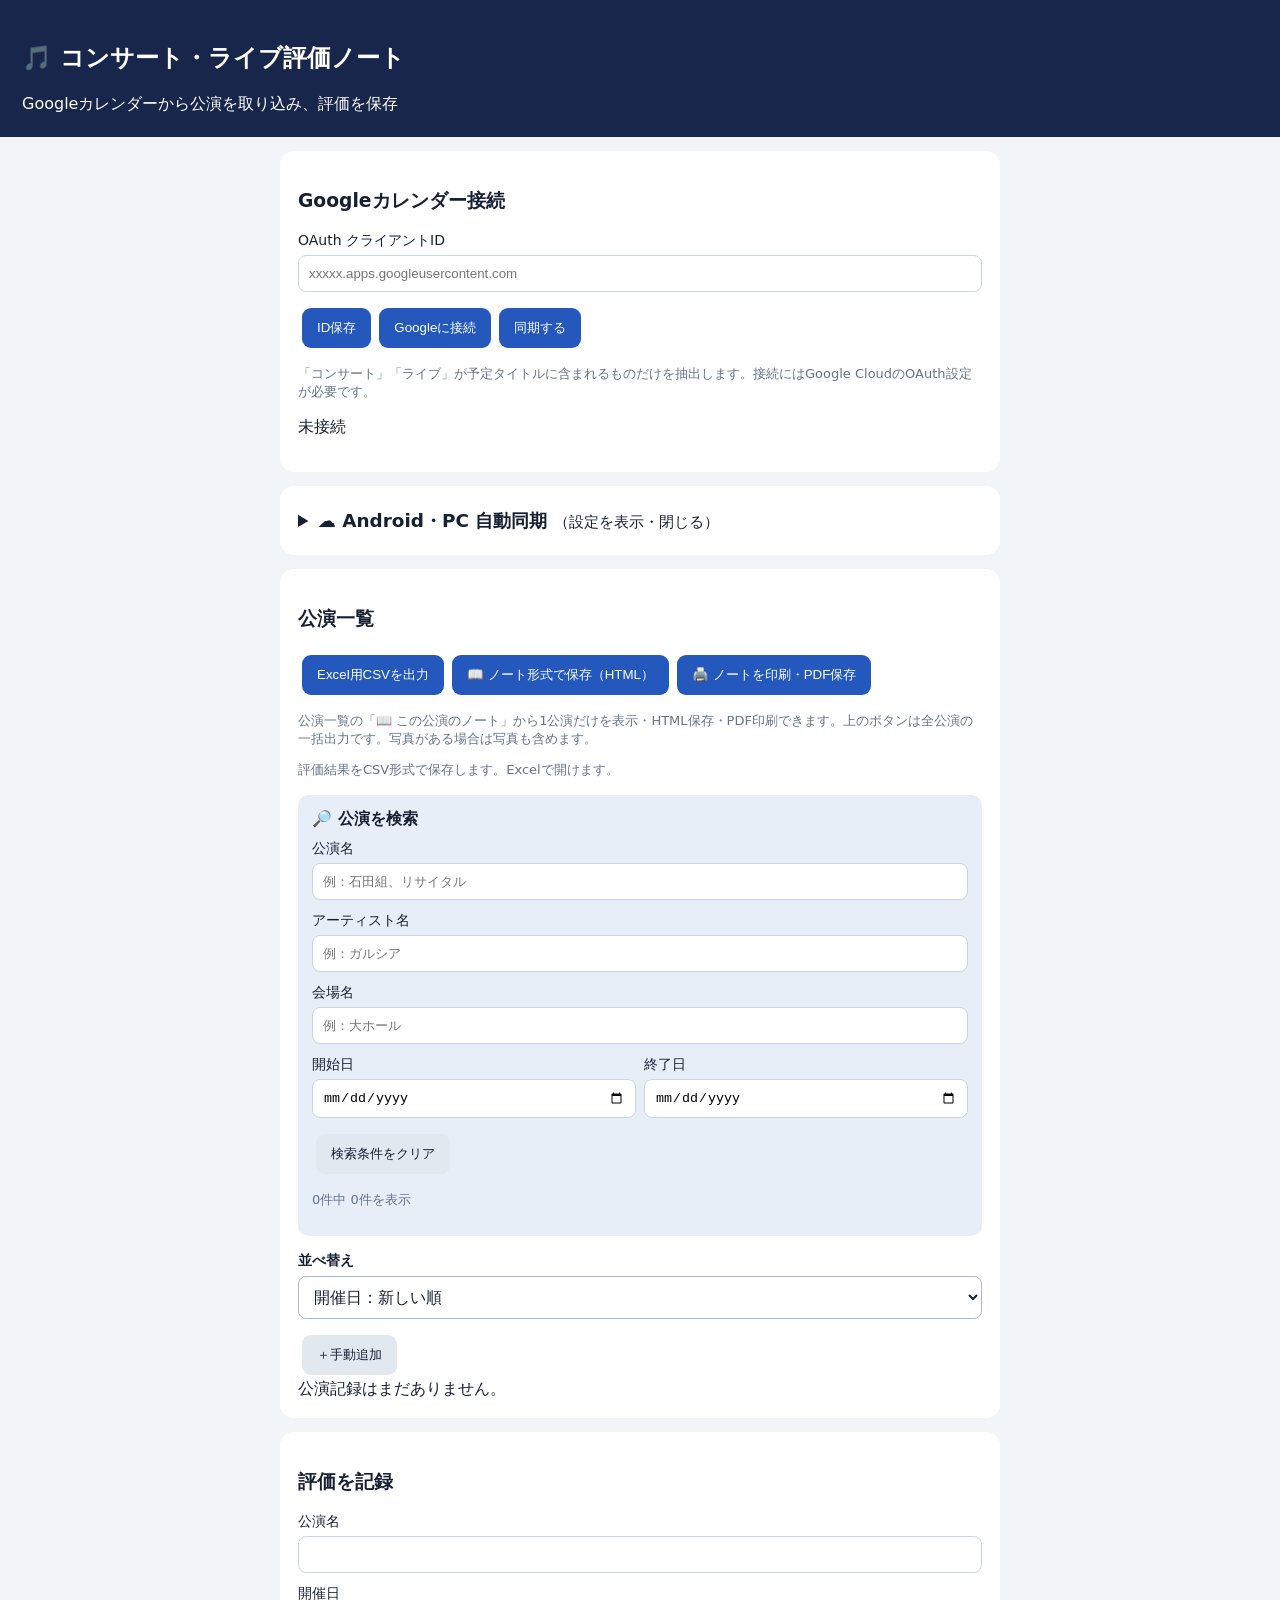
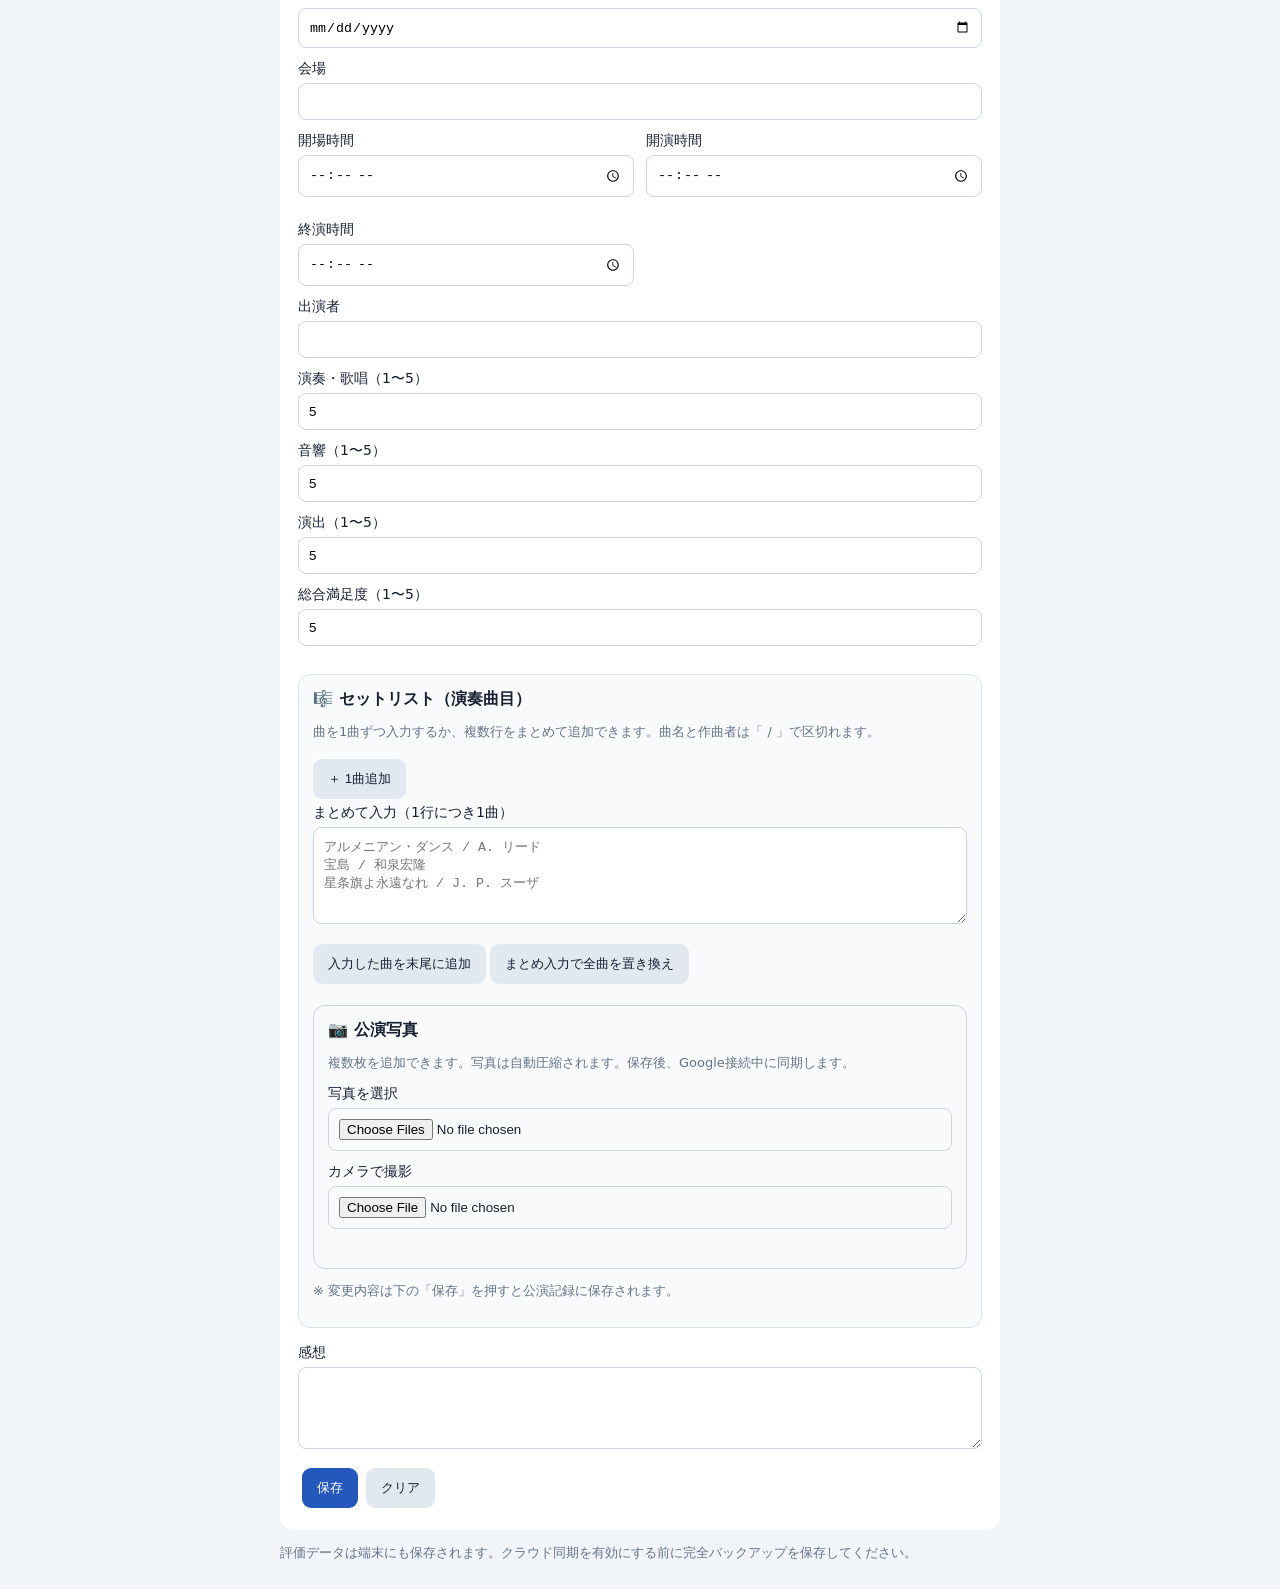
==== index.html @ 112d539b "Add files via upload" ====
<!doctype html><html lang="ja"><head><meta charset="utf-8"><meta name="viewport" content="width=device-width,initial-scale=1"><meta name="theme-color" content="#19264b"><link rel="manifest" href="manifest.webmanifest"><title>コンサート・ライブ評価ノート</title><style>body{font-family:system-ui,sans-serif;background:#f1f5f9;margin:0;color:#172033}header{background:#19264b;color:white;padding:22px}main{max-width:720px;margin:auto;padding:14px}.panel{background:white;border-radius:14px;padding:18px;margin-bottom:14px}input,textarea{width:100%;box-sizing:border-box;padding:10px;margin:5px 0 12px;border:1px solid #cbd5e1;border-radius:8px}label{display:block;font-size:14px}button{background:#2458bd;color:white;border:0;padding:11px 15px;border-radius:9px;margin:4px;cursor:pointer}.secondary{background:#e2e8f0;color:#172033}.event{border-top:1px solid #ddd;padding:12px 0}.muted{color:#64748b;font-size:13px}.stars{color:#b45309}.setlist-editor{background:#f8fafc;border:1px solid #dbe4ee;border-radius:12px;padding:14px;margin:16px 0}.setlist-editor h4{margin:0 0 8px}.song-row{display:flex;align-items:flex-start;gap:8px;border-bottom:1px solid #e2e8f0;padding:9px 0}.song-number{min-width:24px;font-weight:700;padding-top:13px}.song-fields{flex:1;min-width:0}.song-fields input{margin:0 0 7px}.song-remove{flex:none;margin-top:5px}.setlist-editor button{margin:5px 4px 5px 0}.setlist-preview{white-space:pre-wrap;font-size:13px;color:#334155} .photo-tools{margin-top:16px;border:1px solid #cbd5e1;background:#f8fafc;border-radius:12px;padding:14px}.photo-tools h4{margin:0 0 8px} .photo-card{border:1px solid #cbd5e1;border-radius:8px;padding:8px;min-width:0}.photo-card img{width:100%;height:150px;object-fit:contain;cursor:zoom-in}#photoGallery{display:grid;grid-template-columns:repeat(auto-fit,minmax(130px,1fr));gap:8px}#photoZoom{max-width:94vw;max-height:94vh;border:0;border-radius:12px}#zoomImage{display:block;max-width:85vw;max-height:75vh;object-fit:contain}</style></head><body><header><h2>🎵 コンサート・ライブ評価ノート</h2><div>Googleカレンダーから公演を取り込み、評価を保存</div></header><main><section class="panel"><h3>Googleカレンダー接続</h3><label>OAuth クライアントID<input id="client" placeholder="xxxxx.apps.googleusercontent.com"></label><button id="saveClient">ID保存</button><button id="login">Googleに接続</button><button id="sync">同期する</button><p class="muted">「コンサート」「ライブ」が予定タイトルに含まれるものだけを抽出します。接続にはGoogle CloudのOAuth設定が必要です。</p><p id="status" role="status">未接続</p></section><section class="panel" id="cloudPanel"><details id="cloudDetails"><summary style="cursor:pointer;font-weight:700;font-size:1.15em;padding:4px 0;">☁️ Android・PC 自動同期 <span style="font-weight:400;font-size:0.8em;">（設定を表示・閉じる）</span></summary><div style="padding-top:12px"><p class="muted">Googleドライブのアプリ専用領域に評価・セットリスト・写真を保存します。通常の「マイドライブ」には表示されません。同じGoogleアカウントで接続してください。</p><p style="color:#92400e;background:#fffbeb;padding:10px;border-radius:8px">重要：初回統合前に、AndroidとPCの両方で「端末の完全バックアップ」を保存してください。既存の記録は統合し、同一記録の内容が異なる場合は別バージョンとして両方残します。削除した記録は別端末から戻る場合があります。</p><button id="backupAll" type="button">📦 端末の完全バックアップを保存</button><button id="restoreBackup" type="button" class="secondary">📥 バックアップから復元・統合</button>
<button id="repairBackup" type="button" class="secondary">修復済みバックアップで公演を整理</button><input id="repairFile" type="file" accept=".json,application/json" style="display:none"><input id="backupFile" type="file" accept=".json,application/json" style="display:none"><button id="startCloud" type="button">☁️ 初回データ統合・自動同期を有効にする</button><button id="cloudNow" type="button" class="secondary">今すぐ同期</button><p id="cloudStatus" class="muted" role="status">未設定（Googleに接続してください）</p><p class="muted">自動同期はアプリを開いてGoogleに接続している間に動作します。接続期限が切れたら再接続してください。</p></div></details></section><section class="panel"><h3>公演一覧</h3><button id="exportCsv" type="button">Excel用CSVを出力</button><button id="exportNote" type="button">📖 ノート形式で保存（HTML）</button><button id="printNote" type="button">🖨️ ノートを印刷・PDF保存</button><p class="muted">公演一覧の「📖 この公演のノート」から1公演だけを表示・HTML保存・PDF印刷できます。上のボタンは全公演の一括出力です。写真がある場合は写真も含めます。</p><p class="muted">評価結果をCSV形式で保存します。Excelで開けます。</p><div class="search-panel" role="search" aria-label="公演検索" style="margin:16px 0;padding:14px;background:#e8eef8;border-radius:10px"><h4 style="margin:0 0 10px">🔎 公演を検索</h4><label>公演名<input id="searchTitle" type="search" placeholder="例：石田組、リサイタル"></label><label>アーティスト名<input id="searchArtist" type="search" placeholder="例：ガルシア"></label><label>会場名<input id="searchVenue" type="search" placeholder="例：大ホール"></label><div style="display:grid;grid-template-columns:repeat(auto-fit,minmax(140px,1fr));gap:8px"><label>開始日<input id="searchFrom" type="date"></label><label>終了日<input id="searchTo" type="date"></label></div><button class="secondary" id="clearSearch" type="button">検索条件をクリア</button><p id="searchCount" class="muted" role="status" aria-live="polite"></p></div><div style="margin:12px 0"><label for="sortOrder" style="font-weight:600">並べ替え</label><select id="sortOrder" aria-label="公演の並べ替え" style="width:100%;padding:11px;margin-top:6px;border:1px solid #aab8ce;border-radius:8px;background:white;color:#172033;font-size:16px"><option value="dateDesc">開催日：新しい順</option><option value="dateAsc">開催日：古い順</option><option value="artistAsc">アーティスト名：五十音順</option><option value="ratingDesc">総合満足度：高い順</option></select></div><button class="secondary" id="add">＋手動追加</button><div id="list"></div></section><section class="panel"><h3>評価を記録</h3><form id="form"><input id="recordId" type="hidden"><label>公演名<input id="title" required></label><label>開催日<input id="date" type="date"></label><label>会場<input id="venue"></label><div style="display:grid;grid-template-columns:repeat(2,minmax(0,1fr));gap:12px"><label>開場時間<input id="doorsOpen" type="time"></label><label>開演時間<input id="showStart" type="time"></label><label>終演時間<input id="showEnd" type="time"></label></div><label>出演者<input id="artist"></label><label>演奏・歌唱（1〜5）<input id="music" type="number" min="1" max="5" value="5" required></label><label>音響（1〜5）<input id="sound" type="number" min="1" max="5" value="5" required></label><label>演出（1〜5）<input id="stage" type="number" min="1" max="5" value="5" required></label><label>総合満足度（1〜5）<input id="overall" type="number" min="1" max="5" value="5" required></label><section class="setlist-editor" aria-label="セットリスト入力"><h4>🎼 セットリスト（演奏曲目）</h4><p class="muted">曲を1曲ずつ入力するか、複数行をまとめて追加できます。曲名と作曲者は「 / 」で区切れます。</p><div id="songRows"></div><button type="button" id="addSong" class="secondary">＋ 1曲追加</button><label>まとめて入力（1行につき1曲）<textarea id="bulkSongs" rows="5" placeholder="アルメニアン・ダンス / A. リード&#10;宝島 / 和泉宏隆&#10;星条旗よ永遠なれ / J. P. スーザ"></textarea></label><button type="button" id="appendSongs" class="secondary">入力した曲を末尾に追加</button><button type="button" id="replaceSongs" class="secondary">まとめ入力で全曲を置き換え</button><section class="photo-tools"><h4>📷 公演写真</h4><p class="muted">複数枚を追加できます。写真は自動圧縮されます。保存後、Google接続中に同期します。</p><label>写真を選択<input id="setlistPhoto" type="file" accept="image/*" multiple></label><label>カメラで撮影<input id="cameraPhoto" type="file" accept="image/*" capture="environment"></label><div id="photoGallery"></div><p id="photoStatus" class="muted" role="status"></p></section><p class="muted">※ 変更内容は下の「保存」を押すと公演記録に保存されます。</p></section><label>感想<textarea id="memo" rows="4"></textarea></label><button type="submit">保存</button><button class="secondary" type="button" id="clear">クリア</button></form></section><p class="muted">評価データは端末にも保存されます。クラウド同期を有効にする前に完全バックアップを保存してください。</p></main><dialog id="photoZoom"><button type="button" id="closeZoom">閉じる</button><img id="zoomImage" alt="拡大写真"></dialog><script src="https://accounts.google.com/gsi/client" async defer></script><script src="app.js?v=20261125-calendarwrite1"></script></body></html>
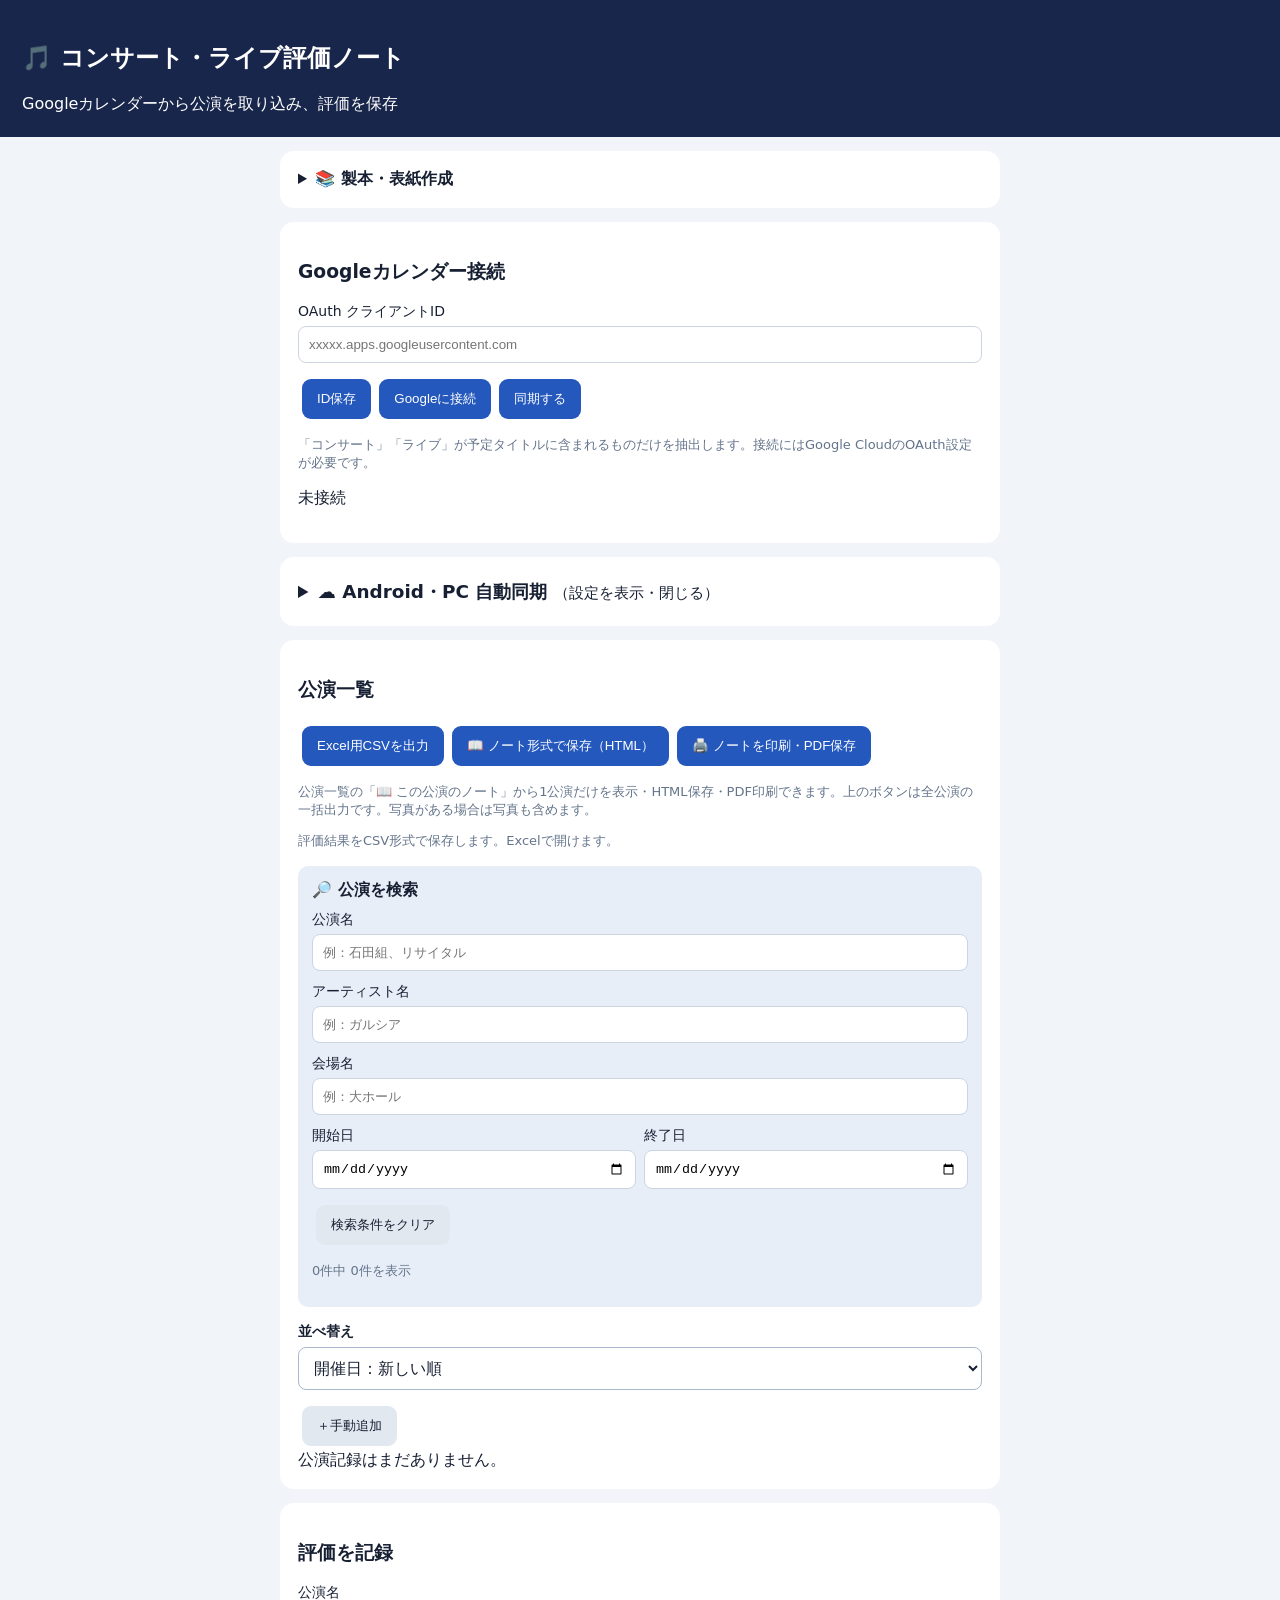
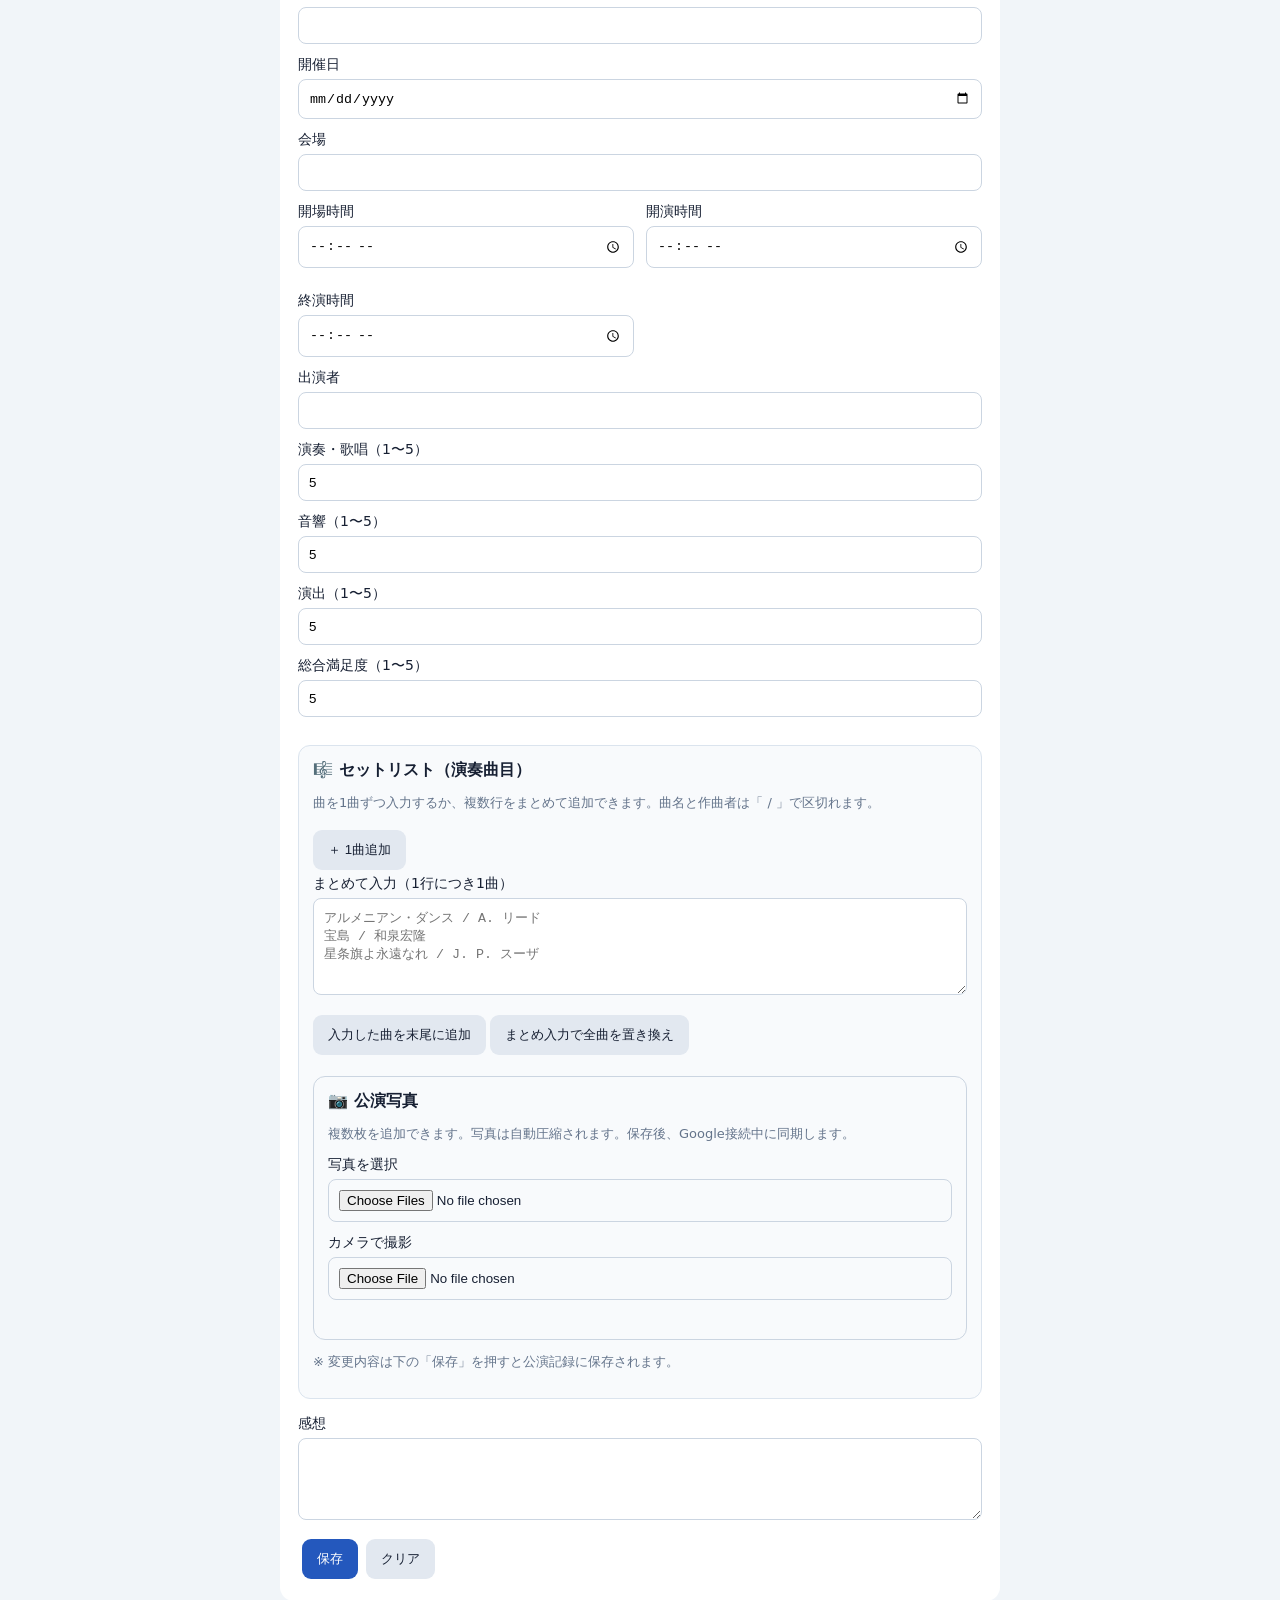
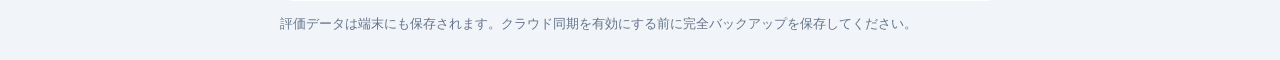
==== commit d2b0b182: "Add files via upload" ====
--- a/index.html
+++ b/index.html
@@ -1,2 +1,2 @@
 <!doctype html><html lang="ja"><head><meta charset="utf-8"><meta name="viewport" content="width=device-width,initial-scale=1"><meta name="theme-color" content="#19264b"><link rel="manifest" href="manifest.webmanifest"><title>コンサート・ライブ評価ノート</title><style>body{font-family:system-ui,sans-serif;background:#f1f5f9;margin:0;color:#172033}header{background:#19264b;color:white;padding:22px}main{max-width:720px;margin:auto;padding:14px}.panel{background:white;border-radius:14px;padding:18px;margin-bottom:14px}input,textarea{width:100%;box-sizing:border-box;padding:10px;margin:5px 0 12px;border:1px solid #cbd5e1;border-radius:8px}label{display:block;font-size:14px}button{background:#2458bd;color:white;border:0;padding:11px 15px;border-radius:9px;margin:4px;cursor:pointer}.secondary{background:#e2e8f0;color:#172033}.event{border-top:1px solid #ddd;padding:12px 0}.muted{color:#64748b;font-size:13px}.stars{color:#b45309}.setlist-editor{background:#f8fafc;border:1px solid #dbe4ee;border-radius:12px;padding:14px;margin:16px 0}.setlist-editor h4{margin:0 0 8px}.song-row{display:flex;align-items:flex-start;gap:8px;border-bottom:1px solid #e2e8f0;padding:9px 0}.song-number{min-width:24px;font-weight:700;padding-top:13px}.song-fields{flex:1;min-width:0}.song-fields input{margin:0 0 7px}.song-remove{flex:none;margin-top:5px}.setlist-editor button{margin:5px 4px 5px 0}.setlist-preview{white-space:pre-wrap;font-size:13px;color:#334155} .photo-tools{margin-top:16px;border:1px solid #cbd5e1;background:#f8fafc;border-radius:12px;padding:14px}.photo-tools h4{margin:0 0 8px} .photo-card{border:1px solid #cbd5e1;border-radius:8px;padding:8px;min-width:0}.photo-card img{width:100%;height:150px;object-fit:contain;cursor:zoom-in}#photoGallery{display:grid;grid-template-columns:repeat(auto-fit,minmax(130px,1fr));gap:8px}#photoZoom{max-width:94vw;max-height:94vh;border:0;border-radius:12px}#zoomImage{display:block;max-width:85vw;max-height:75vh;object-fit:contain}</style></head><body><header><h2>🎵 コンサート・ライブ評価ノート</h2><div>Googleカレンダーから公演を取り込み、評価を保存</div></header><main><section class="panel"><h3>Googleカレンダー接続</h3><label>OAuth クライアントID<input id="client" placeholder="xxxxx.apps.googleusercontent.com"></label><button id="saveClient">ID保存</button><button id="login">Googleに接続</button><button id="sync">同期する</button><p class="muted">「コンサート」「ライブ」が予定タイトルに含まれるものだけを抽出します。接続にはGoogle CloudのOAuth設定が必要です。</p><p id="status" role="status">未接続</p></section><section class="panel" id="cloudPanel"><details id="cloudDetails"><summary style="cursor:pointer;font-weight:700;font-size:1.15em;padding:4px 0;">☁️ Android・PC 自動同期 <span style="font-weight:400;font-size:0.8em;">（設定を表示・閉じる）</span></summary><div style="padding-top:12px"><p class="muted">Googleドライブのアプリ専用領域に評価・セットリスト・写真を保存します。通常の「マイドライブ」には表示されません。同じGoogleアカウントで接続してください。</p><p style="color:#92400e;background:#fffbeb;padding:10px;border-radius:8px">重要：初回統合前に、AndroidとPCの両方で「端末の完全バックアップ」を保存してください。既存の記録は統合し、同一記録の内容が異なる場合は別バージョンとして両方残します。削除した記録は別端末から戻る場合があります。</p><button id="backupAll" type="button">📦 端末の完全バックアップを保存</button><button id="restoreBackup" type="button" class="secondary">📥 バックアップから復元・統合</button>
-<button id="repairBackup" type="button" class="secondary">修復済みバックアップで公演を整理</button><input id="repairFile" type="file" accept=".json,application/json" style="display:none"><input id="backupFile" type="file" accept=".json,application/json" style="display:none"><button id="startCloud" type="button">☁️ 初回データ統合・自動同期を有効にする</button><button id="cloudNow" type="button" class="secondary">今すぐ同期</button><p id="cloudStatus" class="muted" role="status">未設定（Googleに接続してください）</p><p class="muted">自動同期はアプリを開いてGoogleに接続している間に動作します。接続期限が切れたら再接続してください。</p></div></details></section><section class="panel"><h3>公演一覧</h3><button id="exportCsv" type="button">Excel用CSVを出力</button><button id="exportNote" type="button">📖 ノート形式で保存（HTML）</button><button id="printNote" type="button">🖨️ ノートを印刷・PDF保存</button><p class="muted">公演一覧の「📖 この公演のノート」から1公演だけを表示・HTML保存・PDF印刷できます。上のボタンは全公演の一括出力です。写真がある場合は写真も含めます。</p><p class="muted">評価結果をCSV形式で保存します。Excelで開けます。</p><div class="search-panel" role="search" aria-label="公演検索" style="margin:16px 0;padding:14px;background:#e8eef8;border-radius:10px"><h4 style="margin:0 0 10px">🔎 公演を検索</h4><label>公演名<input id="searchTitle" type="search" placeholder="例：石田組、リサイタル"></label><label>アーティスト名<input id="searchArtist" type="search" placeholder="例：ガルシア"></label><label>会場名<input id="searchVenue" type="search" placeholder="例：大ホール"></label><div style="display:grid;grid-template-columns:repeat(auto-fit,minmax(140px,1fr));gap:8px"><label>開始日<input id="searchFrom" type="date"></label><label>終了日<input id="searchTo" type="date"></label></div><button class="secondary" id="clearSearch" type="button">検索条件をクリア</button><p id="searchCount" class="muted" role="status" aria-live="polite"></p></div><div style="margin:12px 0"><label for="sortOrder" style="font-weight:600">並べ替え</label><select id="sortOrder" aria-label="公演の並べ替え" style="width:100%;padding:11px;margin-top:6px;border:1px solid #aab8ce;border-radius:8px;background:white;color:#172033;font-size:16px"><option value="dateDesc">開催日：新しい順</option><option value="dateAsc">開催日：古い順</option><option value="artistAsc">アーティスト名：五十音順</option><option value="ratingDesc">総合満足度：高い順</option></select></div><button class="secondary" id="add">＋手動追加</button><div id="list"></div></section><section class="panel"><h3>評価を記録</h3><form id="form"><input id="recordId" type="hidden"><label>公演名<input id="title" required></label><label>開催日<input id="date" type="date"></label><label>会場<input id="venue"></label><div style="display:grid;grid-template-columns:repeat(2,minmax(0,1fr));gap:12px"><label>開場時間<input id="doorsOpen" type="time"></label><label>開演時間<input id="showStart" type="time"></label><label>終演時間<input id="showEnd" type="time"></label></div><label>出演者<input id="artist"></label><label>演奏・歌唱（1〜5）<input id="music" type="number" min="1" max="5" value="5" required></label><label>音響（1〜5）<input id="sound" type="number" min="1" max="5" value="5" required></label><label>演出（1〜5）<input id="stage" type="number" min="1" max="5" value="5" required></label><label>総合満足度（1〜5）<input id="overall" type="number" min="1" max="5" value="5" required></label><section class="setlist-editor" aria-label="セットリスト入力"><h4>🎼 セットリスト（演奏曲目）</h4><p class="muted">曲を1曲ずつ入力するか、複数行をまとめて追加できます。曲名と作曲者は「 / 」で区切れます。</p><div id="songRows"></div><button type="button" id="addSong" class="secondary">＋ 1曲追加</button><label>まとめて入力（1行につき1曲）<textarea id="bulkSongs" rows="5" placeholder="アルメニアン・ダンス / A. リード&#10;宝島 / 和泉宏隆&#10;星条旗よ永遠なれ / J. P. スーザ"></textarea></label><button type="button" id="appendSongs" class="secondary">入力した曲を末尾に追加</button><button type="button" id="replaceSongs" class="secondary">まとめ入力で全曲を置き換え</button><section class="photo-tools"><h4>📷 公演写真</h4><p class="muted">複数枚を追加できます。写真は自動圧縮されます。保存後、Google接続中に同期します。</p><label>写真を選択<input id="setlistPhoto" type="file" accept="image/*" multiple></label><label>カメラで撮影<input id="cameraPhoto" type="file" accept="image/*" capture="environment"></label><div id="photoGallery"></div><p id="photoStatus" class="muted" role="status"></p></section><p class="muted">※ 変更内容は下の「保存」を押すと公演記録に保存されます。</p></section><label>感想<textarea id="memo" rows="4"></textarea></label><button type="submit">保存</button><button class="secondary" type="button" id="clear">クリア</button></form></section><p class="muted">評価データは端末にも保存されます。クラウド同期を有効にする前に完全バックアップを保存してください。</p></main><dialog id="photoZoom"><button type="button" id="closeZoom">閉じる</button><img id="zoomImage" alt="拡大写真"></dialog><script src="https://accounts.google.com/gsi/client" async defer></script><script src="app.js?v=20261125-calendarwrite1"></script></body></html>
+<button id="repairBackup" type="button" class="secondary">修復済みバックアップで公演を整理</button><input id="repairFile" type="file" accept=".json,application/json" style="display:none"><input id="backupFile" type="file" accept=".json,application/json" style="display:none"><button id="startCloud" type="button">☁️ 初回データ統合・自動同期を有効にする</button><button id="cloudNow" type="button" class="secondary">今すぐ同期</button><p id="cloudStatus" class="muted" role="status">未設定（Googleに接続してください）</p><p class="muted">自動同期はアプリを開いてGoogleに接続している間に動作します。接続期限が切れたら再接続してください。</p></div></details></section><section class="panel"><h3>公演一覧</h3><button id="exportCsv" type="button">Excel用CSVを出力</button><button id="exportNote" type="button">📖 ノート形式で保存（HTML）</button><button id="printNote" type="button">🖨️ ノートを印刷・PDF保存</button><p class="muted">公演一覧の「📖 この公演のノート」から1公演だけを表示・HTML保存・PDF印刷できます。上のボタンは全公演の一括出力です。写真がある場合は写真も含めます。</p><p class="muted">評価結果をCSV形式で保存します。Excelで開けます。</p><div class="search-panel" role="search" aria-label="公演検索" style="margin:16px 0;padding:14px;background:#e8eef8;border-radius:10px"><h4 style="margin:0 0 10px">🔎 公演を検索</h4><label>公演名<input id="searchTitle" type="search" placeholder="例：石田組、リサイタル"></label><label>アーティスト名<input id="searchArtist" type="search" placeholder="例：ガルシア"></label><label>会場名<input id="searchVenue" type="search" placeholder="例：大ホール"></label><div style="display:grid;grid-template-columns:repeat(auto-fit,minmax(140px,1fr));gap:8px"><label>開始日<input id="searchFrom" type="date"></label><label>終了日<input id="searchTo" type="date"></label></div><button class="secondary" id="clearSearch" type="button">検索条件をクリア</button><p id="searchCount" class="muted" role="status" aria-live="polite"></p></div><div style="margin:12px 0"><label for="sortOrder" style="font-weight:600">並べ替え</label><select id="sortOrder" aria-label="公演の並べ替え" style="width:100%;padding:11px;margin-top:6px;border:1px solid #aab8ce;border-radius:8px;background:white;color:#172033;font-size:16px"><option value="dateDesc">開催日：新しい順</option><option value="dateAsc">開催日：古い順</option><option value="artistAsc">アーティスト名：五十音順</option><option value="ratingDesc">総合満足度：高い順</option></select></div><button class="secondary" id="add">＋手動追加</button><div id="list"></div></section><section class="panel"><h3>評価を記録</h3><form id="form"><input id="recordId" type="hidden"><label>公演名<input id="title" required></label><label>開催日<input id="date" type="date"></label><label>会場<input id="venue"></label><div style="display:grid;grid-template-columns:repeat(2,minmax(0,1fr));gap:12px"><label>開場時間<input id="doorsOpen" type="time"></label><label>開演時間<input id="showStart" type="time"></label><label>終演時間<input id="showEnd" type="time"></label></div><label>出演者<input id="artist"></label><label>演奏・歌唱（1〜5）<input id="music" type="number" min="1" max="5" value="5" required></label><label>音響（1〜5）<input id="sound" type="number" min="1" max="5" value="5" required></label><label>演出（1〜5）<input id="stage" type="number" min="1" max="5" value="5" required></label><label>総合満足度（1〜5）<input id="overall" type="number" min="1" max="5" value="5" required></label><section class="setlist-editor" aria-label="セットリスト入力"><h4>🎼 セットリスト（演奏曲目）</h4><p class="muted">曲を1曲ずつ入力するか、複数行をまとめて追加できます。曲名と作曲者は「 / 」で区切れます。</p><div id="songRows"></div><button type="button" id="addSong" class="secondary">＋ 1曲追加</button><label>まとめて入力（1行につき1曲）<textarea id="bulkSongs" rows="5" placeholder="アルメニアン・ダンス / A. リード&#10;宝島 / 和泉宏隆&#10;星条旗よ永遠なれ / J. P. スーザ"></textarea></label><button type="button" id="appendSongs" class="secondary">入力した曲を末尾に追加</button><button type="button" id="replaceSongs" class="secondary">まとめ入力で全曲を置き換え</button><section class="photo-tools"><h4>📷 公演写真</h4><p class="muted">複数枚を追加できます。写真は自動圧縮されます。保存後、Google接続中に同期します。</p><label>写真を選択<input id="setlistPhoto" type="file" accept="image/*" multiple></label><label>カメラで撮影<input id="cameraPhoto" type="file" accept="image/*" capture="environment"></label><div id="photoGallery"></div><p id="photoStatus" class="muted" role="status"></p></section><p class="muted">※ 変更内容は下の「保存」を押すと公演記録に保存されます。</p></section><label>感想<textarea id="memo" rows="4"></textarea></label><button type="submit">保存</button><button class="secondary" type="button" id="clear">クリア</button></form></section><p class="muted">評価データは端末にも保存されます。クラウド同期を有効にする前に完全バックアップを保存してください。</p></main><dialog id="photoZoom"><button type="button" id="closeZoom">閉じる</button><img id="zoomImage" alt="拡大写真"></dialog><script src="https://accounts.google.com/gsi/client" async defer></script><script src="app.js?v=20261126-calendarwrite4"></script><script src="book.js?v=1"></script></body></html>
